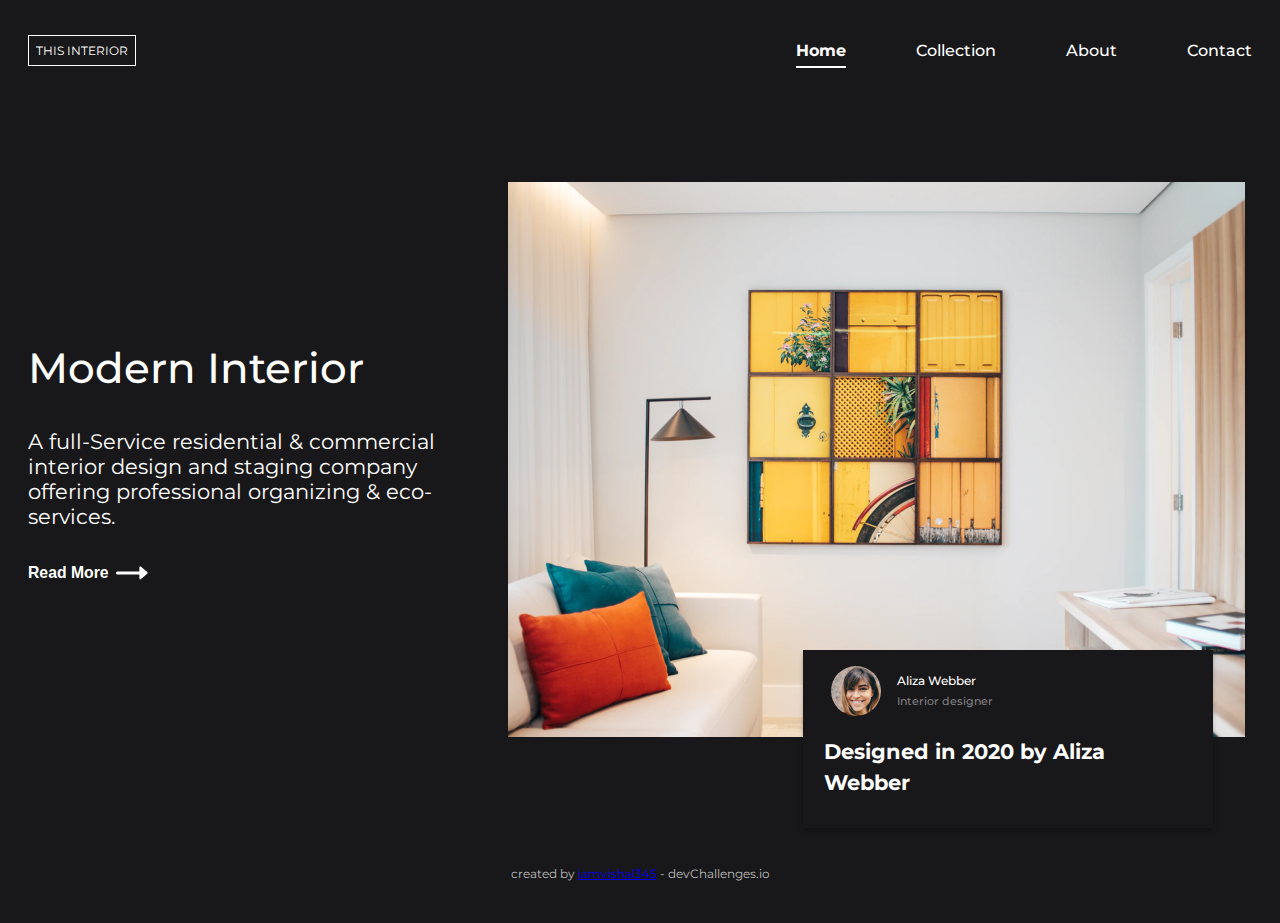
==== interior-consultant/index.html @ dc92b052 "feat: Add new challenge" ====
<!DOCTYPE html>
<html lang="en">
  <head>
    <meta charset="UTF-8" />
    <meta http-equiv="X-UA-Compatible" content="IE=edge" />
    <meta name="viewport" content="width=device-width, initial-scale=1.0" />
    <title>Interior Consultant</title>
    <link rel="icon" href="./devchallenges.png" />
    <link rel="preconnect" href="https://fonts.googleapis.com" />
    <link rel="preconnect" href="https://fonts.gstatic.com" crossorigin />
    <link
      href="https://fonts.googleapis.com/css2?family=Montserrat:wght@400;500;700&display=swap"
      rel="stylesheet"
    />
    <link rel="stylesheet" href="styles.css" />
  </head>
  <body>
    <header>
      <nav>
        <h1 class="brand">This Interior</h1>
        <div class="ham-menu" id="menu-toggle">
          <div class="icon-left"></div>
          <div class="icon-right"></div>
        </div>
        <ul class="nav-list">
          <li class="nav-item active"><a href="#home">Home</a></li>
          <li class="nav-item"><a href="#collection">Collection</a></li>
          <li class="nav-item"><a href="#about">About</a></li>
          <li class="nav-item"><a href="#contact">Contact</a></li>
        </ul>
      </nav>
    </header>
    <main>
      <div class="desc-container">
        <h1 class="heading">Modern Interior</h1>
        <p class="description">
          A full-Service residential & commercial interior design and staging
          company offering professional organizing & eco-services.
        </p>
        <button class="read-more-cta">
          Read More<svg
            width="32"
            height="18"
            viewBox="0 0 63 26"
            fill="none"
            xmlns="http://www.w3.org/2000/svg"
          >
            <rect y="10" width="54" height="6" rx="3" />
            <path
              d="M61.5399 11.2374C62.4465 12.034 62.4465 13.4459 61.5399 14.2424L49.32 24.9785C48.0277 26.1139 46 25.1962 46 23.476V2.00389C46 0.283669 48.0277 -0.633982 49.32 0.50141L61.5399 11.2374Z"
            />
          </svg>
        </button>
      </div>
      <div class="img-container">
        <div>
          <img class="img-banner" src="./photo1.png" />
        </div>
        <div class="img-card">
          <div class="img-card-intro">
            <img src="./photo2.png" alt="Profile Photo" />
            <div class="img-card-intro-data">
              <p>Aliza Webber</p>
              <p>Interior designer</p>
            </div>
          </div>
          <p class="img-card-body">Designed in 2020 by Aliza Webber</p>
        </div>
      </div>
    </main>
    <footer>
      created by
      <a href="https://devchallenges.io/portfolio/iamvishal345" rel="noopener"
        >iamvishal345</a
      >
      - devChallenges.io
    </footer>

    <script>
      const menuBtn = document.getElementById("menu-toggle");
      const menu = document.querySelector(".nav-list");
      menuBtn.addEventListener("click", () => {
        if (menuBtn.classList.contains("open")) {
          menuBtn.classList.remove("open");
          menu.classList.remove("show");
        } else {
          menuBtn.classList.add("open");
          menu.classList.add("show");
        }
      });
      menu.addEventListener("click", (e) => {
        e.stopPropagation();
        menu.querySelector(".nav-item.active").classList.remove("active");
        e.target.parentNode.classList.add("active");
      });
    </script>
  </body>
</html>
---- interior-consultant/styles.css ----
* {
  padding: 0;
  margin: 0;
  box-sizing: border-box;
}

:root {
  font-family: "Montserrat", sans-serif;
}

html,
body {
  background: #181719;
  color: #ffffff;
  height: 100%;
  font-size: 16px;
}

body {
  display: grid;
  grid-template-rows: 70px 1fr 70px;
  max-width: 1280px;
  margin: auto;
}

/* Desktop */
header {
  padding-top: 2.5rem;
}

nav {
  display: flex;
  justify-content: space-between;
  align-items: center;
}

.brand {
  font-size: 0.875rem;
  font-weight: 400;
  padding: 0.5rem;
  border: 1px solid;
  text-transform: uppercase;
}

.nav-list {
  display: flex;
  list-style: none;
  gap: 5rem;
}

.nav-item {
  font-size: 1.125rem;
  font-weight: 500;
  position: relative;
  cursor: pointer;
}

.nav-item::after {
  background-color: white;
  display: block;
  width: 0;
  content: "";
  height: 2px;
  position: absolute;
  bottom: -8px;
  transition: width 200ms ease-in-out;
}

.nav-item > a {
  text-decoration: none;
  color: inherit;
}

.nav-item:hover::after,
.nav-item.active::after {
  width: 100%;
}

.nav-item.active {
  font-weight: 700;
}

main {
  display: flex;
  align-items: center;
  gap: 9rem;
  margin: 8rem 0;
}

.desc-container {
  max-width: 410px;
  display: flex;
  flex-direction: column;
  gap: 2.5rem;
  align-items: start;
}

.desc-container > .heading {
  font-size: 3rem;
  font-weight: 500;
}

.desc-container > .description {
  font-size: 1.5rem;
  font-weight: 400;
}
.desc-container > .read-more-cta {
  background: none;
  border: none;
  font-size: 1.125rem;
  font-weight: 700;
  color: #ffffff;
  cursor: pointer;
  display: flex;
  align-items: center;
  transition: all 300ms ease-in-out;
}
.desc-container > .read-more-cta > svg {
  margin-left: 0.5rem;
  transition: all 300ms ease-in-out;
  fill: #ffff;
}

.read-more-cta:hover,
.read-more-cta:focus {
  color: #fea04f;
}

.read-more-cta:hover > svg,
.read-more-cta:focus > svg {
  margin-left: 1rem;
  fill: #fea04f;
}
.img-container {
  position: relative;
}

.img-banner {
  max-width: 737px;
  width: 100%;
  height: auto;
  object-fit: contain;
}

.img-card {
  background: #181719;
  box-shadow: 0px 4px 4px rgba(0, 0, 0, 0.25);
  padding: 1.125rem 1.5rem 2.125rem;
  max-width: 410px;
  position: absolute;
  bottom: -87px;
  right: 32px;
}

.img-card-intro {
  padding-left: 0.5rem;
  display: flex;
  gap: 1.125rem;
  align-items: center;
}

.img-card-intro > img {
  width: 50px;
  height: 50px;
  border-radius: 50%;
}

.img-card-intro-data {
  display: flex;
  gap: 0.5rem;
  flex-direction: column;
}

.img-card-intro-data > p:first-child {
  font-size: 0.875rem;
  font-weight: 500;
}
.img-card-intro-data > p:last-child {
  font-size: 0.75rem;
  color: #828282;
  font-weight: 500;
}

.img-card-body {
  margin-top: 1.5rem;
  font-size: 1.5rem;
  font-weight: 700;
  line-height: 30.72px;
}

footer {
  text-align: center;
  padding: 1rem;
  font-size: 0.875rem;
  line-height: 1rem;
  color: #bdbdbd;
  width: 100%;
}

@media screen and (max-width: 1280px) and (min-width: 900px) {
  html {
    font-size: 14px;
  }
  body {
    padding: 0 2rem;
  }

  main {
    gap: 5rem;
  }
}

@media screen and (max-width: 899px) and (min-width: 768px) {
  html {
    font-size: 11px;
  }
  body {
    padding: 0 1.5rem;
  }

  main {
    gap: 5rem;
  }

  .img-card {
    right: 10px;
    left: 10px;
    bottom: -100px;
  }
}

@media screen and (max-width: 767px) {
  html {
    font-size: 16px;
  }
  body {
    padding: 0 12px;
  }
  header {
    padding-top: 1rem;
  }

  main {
    flex-direction: column;
    align-items: flex-start;
    gap: 2rem;
    margin: 2rem 0;
  }
  .desc-container > .heading {
    font-size: 2rem;
  }
  .desc-container > .description {
    font-size: 0.875rem;
  }

  .img-card-intro > img {
    width: 36px;
    height: 36px;
  }
  .img-card-intro-data > p:first-child {
    font-size: 0.75rem;
  }
  .img-card-intro-data > p:last-child {
    font-size: 0.625rem;
  }
  .img-card-body {
    margin-top: 1rem;
    font-size: 1.125rem;
    line-height: 23px;
  }
  .img-card {
    position: absolute;
    bottom: -87px;
    max-width: 300px;
    right: 20px;
  }
}

/* Ham Menu */

.ham-menu {
  position: relative;
  width: 32px;
  height: 32px;
  transition-duration: 0.5s;
  display: none;
}
.ham-menu .icon-left {
  transition-duration: 0.5s;
  position: absolute;
  height: 4px;
  width: 15px;
  top: 15px;
  background-color: #ffffff;
}
.ham-menu .icon-left:before {
  transition-duration: 0.5s;
  position: absolute;
  width: 15px;
  height: 4px;
  background-color: #ffffff;
  content: "";
  top: -10px;
}
.ham-menu .icon-left:after {
  transition-duration: 0.5s;
  position: absolute;
  width: 15px;
  height: 4px;
  background-color: #ffffff;
  content: "";
  top: 10px;
}
.ham-menu .icon-left:hover {
  cursor: pointer;
}
.ham-menu .icon-right {
  transition-duration: 0.5s;
  position: absolute;
  height: 4px;
  width: 15px;
  top: 15px;
  background-color: #ffffff;
  left: 15px;
}
.ham-menu .icon-right:before {
  transition-duration: 0.5s;
  position: absolute;
  width: 15px;
  height: 4px;
  background-color: #ffffff;
  content: "";
  top: -10px;
}
.ham-menu .icon-right:after {
  transition-duration: 0.5s;
  position: absolute;
  width: 15px;
  height: 4px;
  background-color: #ffffff;
  content: "";
  top: 10px;
}
.ham-menu.open .icon-left {
  transition-duration: 0.5s;
  background: transparent;
}
.ham-menu.open .icon-left:before {
  transform: rotateZ(45deg) scaleX(1.4) translate(2px, 2px);
}
.ham-menu.open .icon-left:after {
  transform: rotateZ(-45deg) scaleX(1.4) translate(2px, -2px);
}
.ham-menu.open .icon-right {
  transition-duration: 0.5s;
  background: transparent;
}
.ham-menu.open .icon-right:before {
  transform: rotateZ(-45deg) scaleX(1.4) translate(-2px, 2px);
}
.ham-menu.open .icon-right:after {
  transform: rotateZ(45deg) scaleX(1.4) translate(-2px, -2px);
}
.ham-menu:hover {
  cursor: pointer;
}

@media screen and (max-width: 767px) {
  .ham-menu {
    display: block;
    z-index: 99;
  }
  .nav-list {
    position: absolute;
    flex-direction: column;
    background: black;
    top: 0;
    bottom: 0;
    left: 999px;
    overflow: hidden;
    right: 0;
    z-index: 9;
    align-items: center;
    justify-content: center;
    gap: 2rem;
    transition: left 0.5s ease-in-out;
  }
  .nav-list.show {
    left: 0;
  }
}
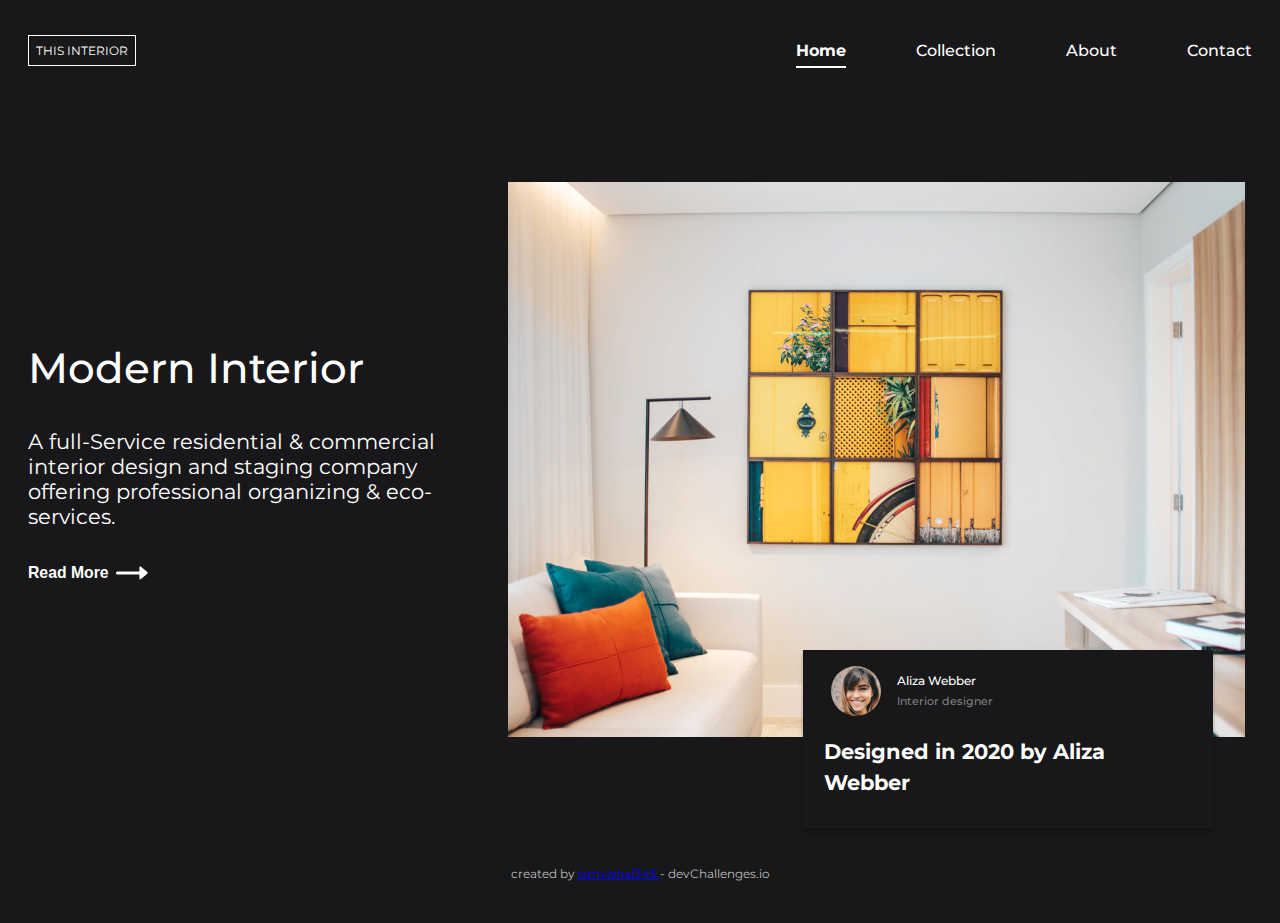
==== commit 4476f45a: "feat: add new challenge" ====
--- a/interior-consultant/index.html
+++ b/interior-consultant/index.html
@@ -70,9 +70,9 @@
     </main>
     <footer>
       created by
-      <a href="https://devchallenges.io/portfolio/iamvishal345" rel="noopener"
-        >iamvishal345</a
-      >
+      <a href="https://devchallenges.io/portfolio/iamvishal345" rel="noopener">
+        iamvishal345
+      </a>
       - devChallenges.io
     </footer>
 
